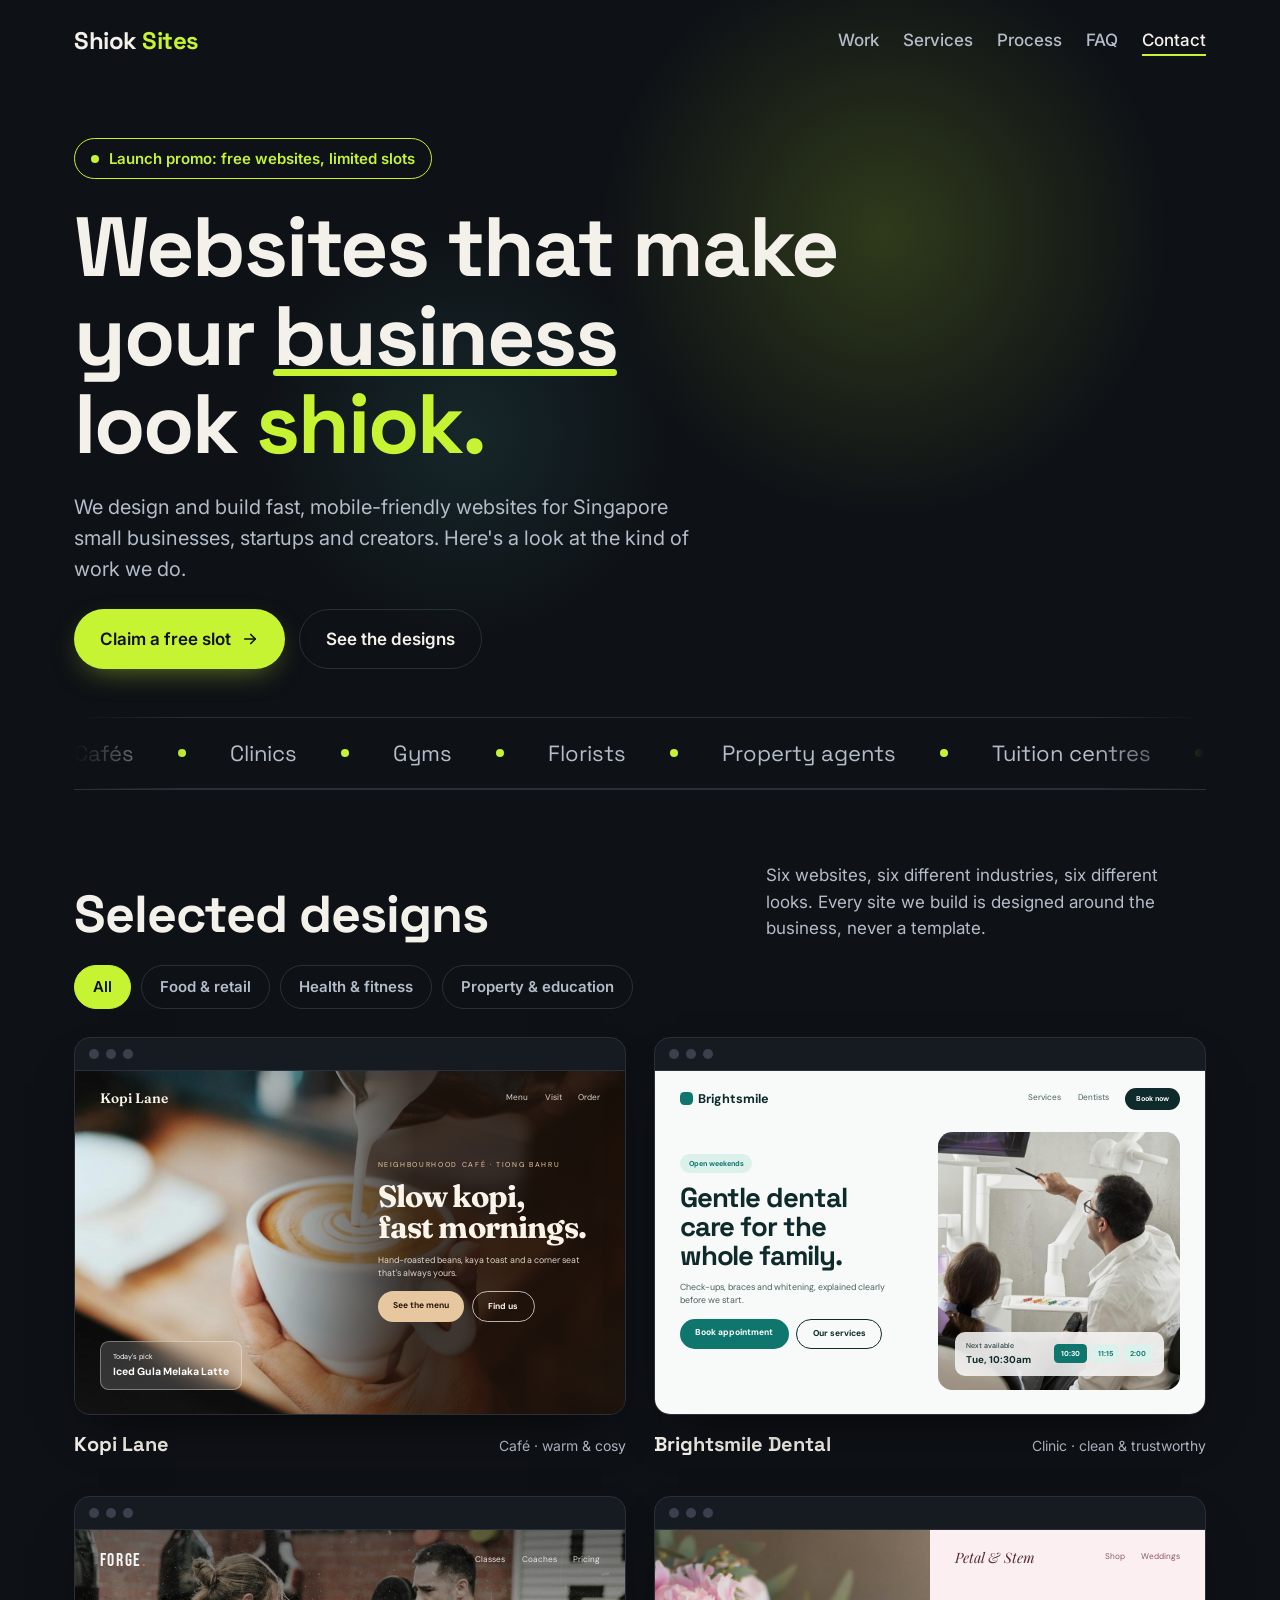
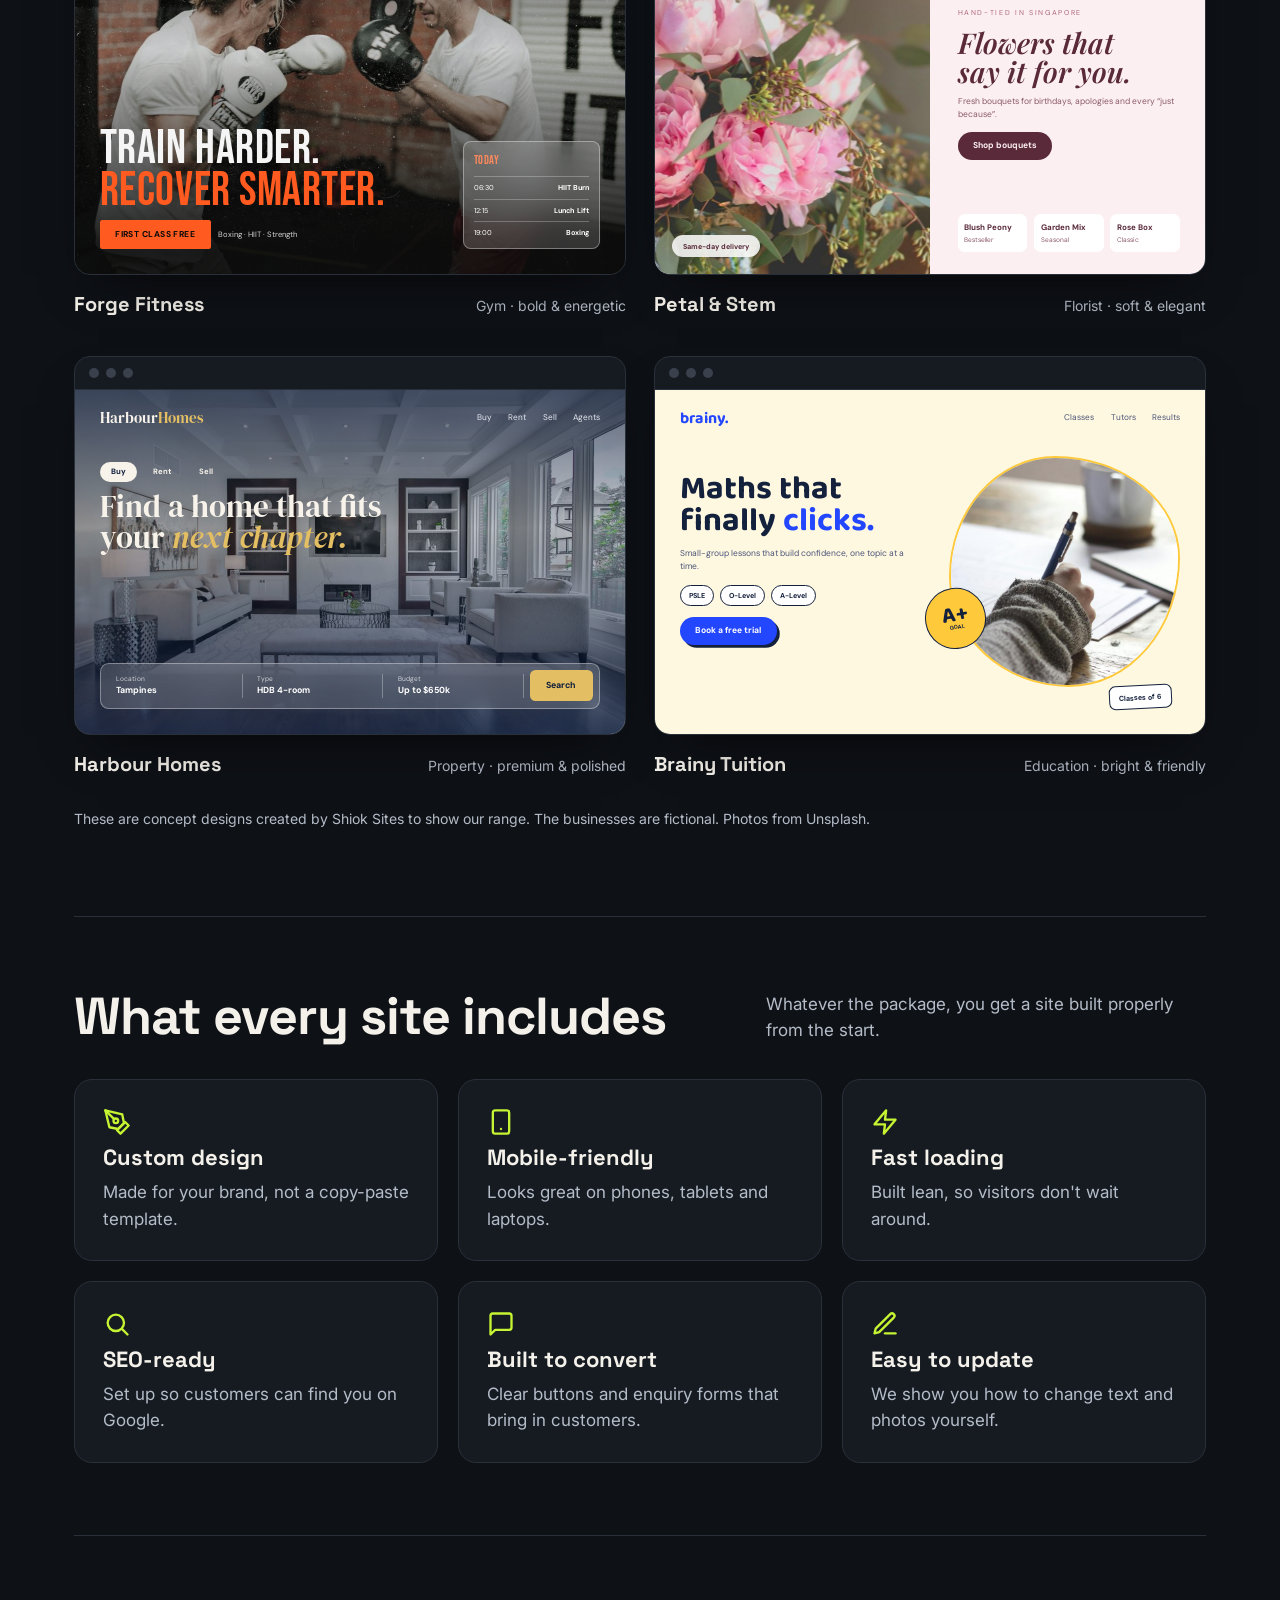
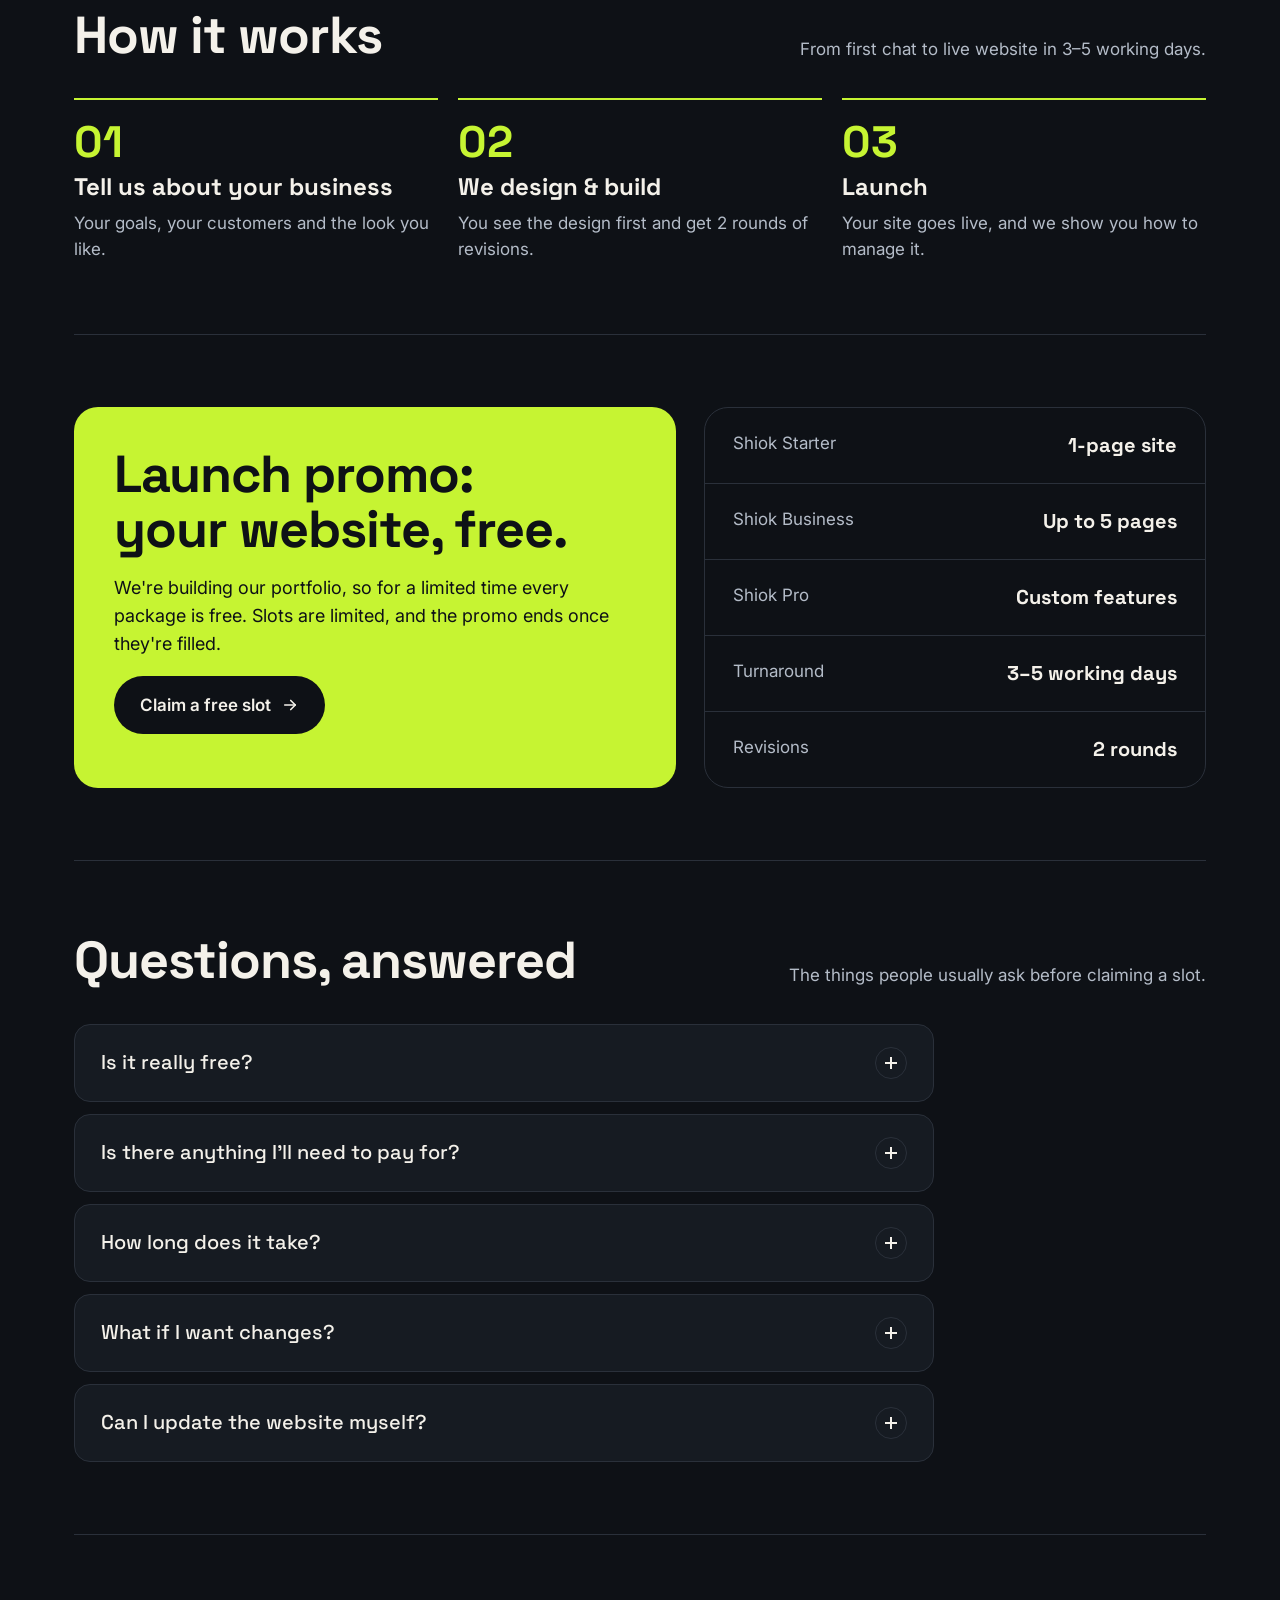
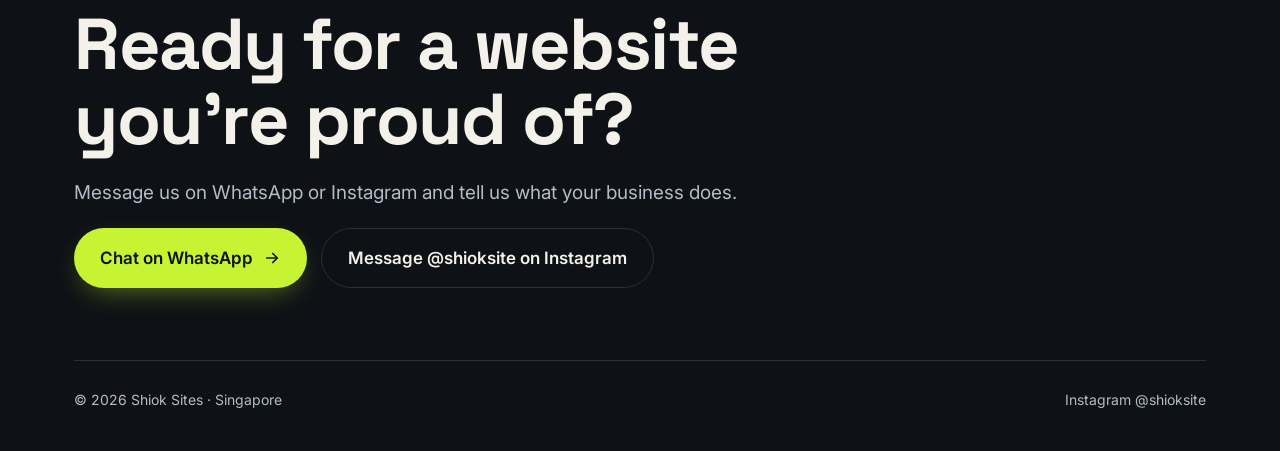
==== index.html @ 69d4b208 "Add files via upload" ====
<!DOCTYPE html>
<html lang="en">
<head>
<meta charset="utf-8">
<meta name="viewport" content="width=device-width, initial-scale=1">
<title>Shiok Sites Portfolio</title>
<link rel="preconnect" href="https://fonts.googleapis.com">
<link rel="preconnect" href="https://fonts.gstatic.com" crossorigin>
<link href="https://fonts.googleapis.com/css2?family=Space+Grotesk:wght@500;700&amp;family=Inter:wght@400;500;600&amp;family=Fraunces:opsz,wght@9..144,600&amp;family=DM+Sans:wght@400;700&amp;family=Bebas+Neue&amp;family=Playfair+Display:ital,wght@1,600&amp;family=DM+Serif+Display&amp;family=Baloo+2:wght@700&amp;display=swap" rel="stylesheet">
<style>
:root{
  /* Shiok Sites brand: dark ground, cream text, lime accent. Layout: one long page, work first. */
  --ink:#0E1116;
  --panel:#161B22;
  --line:#2A303A;
  --text:#F4F1EA;
  --muted:#B4BCC8;
  --lime:#C6F432;
  --display:'Space Grotesk', system-ui, sans-serif;
  --body:'Inter', system-ui, sans-serif;
  color-scheme: dark;
}
*{box-sizing:border-box}
html{scroll-behavior:smooth}
@media (prefers-reduced-motion: reduce){html{scroll-behavior:auto}}
body{margin:0;background:var(--ink);color:var(--text);font-family:var(--body);font-size:17px;line-height:1.55}
a{color:var(--lime)}
a:focus-visible,button:focus-visible{outline:3px solid var(--lime);outline-offset:3px;border-radius:8px}
h1,h2,h3{font-family:var(--display);text-wrap:balance;margin:0;line-height:1.05}
.wrap{max-width:1180px;margin:0 auto;padding:0 24px}

/* nav */
.nav{display:flex;justify-content:space-between;align-items:center;gap:16px;padding:22px 0;flex-wrap:wrap}
.logo{font-family:var(--display);font-weight:700;font-size:24px;letter-spacing:-.5px;color:var(--text);text-decoration:none}
.logo span{color:var(--lime)}
.nav ul{display:flex;gap:24px;list-style:none;margin:0;padding:0;flex-wrap:wrap}
.nav ul a{color:var(--muted);text-decoration:none;font-weight:500}
.nav ul a:hover{color:var(--text)}

/* hero */
.hero{padding:56px 0 40px;display:flex;flex-direction:column;gap:24px;max-width:860px}
.promo{align-self:flex-start;display:inline-flex;gap:10px;align-items:center;padding:8px 16px;border:1.5px solid var(--lime);border-radius:999px;color:var(--lime);font-weight:600;font-size:15px}
.promo i{width:8px;height:8px;border-radius:50%;background:var(--lime)}
.hero h1{font-size:clamp(44px,7vw,84px);letter-spacing:-2px}
.hero h1 em{font-style:normal;color:var(--lime)}
.hero p{font-size:20px;color:var(--muted);max-width:620px;margin:0}
.ctas{display:flex;gap:14px;flex-wrap:wrap}
.btn{display:inline-flex;align-items:center;gap:10px;padding:16px 26px;border-radius:999px;font-weight:600;text-decoration:none;font-size:17px}
.btn-main{background:var(--lime);color:var(--ink)}
.btn-main:hover{background:#d8fa6a}
.btn-ghost{border:1.5px solid var(--line);color:var(--text)}
.btn-ghost:hover{border-color:var(--muted)}

section{padding:72px 0;border-top:1px solid var(--line)}
.head{display:flex;justify-content:space-between;align-items:flex-end;gap:24px;flex-wrap:wrap;margin-bottom:36px}
.head h2{font-size:clamp(34px,4.5vw,52px);letter-spacing:-1px}
.head p{color:var(--muted);max-width:440px;margin:0}

/* work grid */
.work{display:grid;grid-template-columns:repeat(2,minmax(0,1fr));gap:36px 28px}
@media (max-width:760px){.work{grid-template-columns:1fr}}
figure{margin:0;display:flex;flex-direction:column;gap:14px}
.browser{border:1.5px solid var(--line);border-radius:16px;overflow:hidden;background:var(--panel);box-shadow:0 24px 50px -24px rgba(0,0,0,.7)}
.bar{display:flex;align-items:center;gap:7px;padding:11px 14px;border-bottom:1.5px solid var(--line)}
.bar b{width:10px;height:10px;border-radius:50%;background:#3A414D}
.screen{aspect-ratio:16/10;container-type:inline-size;position:relative;overflow:hidden}
figcaption{display:flex;justify-content:space-between;align-items:baseline;gap:12px;flex-wrap:wrap}
figcaption strong{font-family:var(--display);font-size:20px}
figcaption small{color:var(--muted);font-size:14px}
.note{margin-top:28px;color:var(--muted);font-size:14px}

/* shared mock pieces (sized to the mock's width) */
.screen img.ph{position:absolute;inset:0;width:100%;height:100%;object-fit:cover;display:block}
.mnav{position:absolute;top:0;left:0;right:0;display:flex;justify-content:space-between;align-items:center;padding:3cqw 4.5cqw;z-index:3}
.mlinks{display:flex;gap:3cqw;font-size:1.5cqw;align-items:center}
.mbtn{display:inline-block;padding:1.4cqw 2.8cqw;border-radius:999px;font-size:1.55cqw;font-weight:700;white-space:nowrap}
.glass{background:rgba(255,255,255,.16);border:.15cqw solid rgba(255,255,255,.35);backdrop-filter:blur(14px);-webkit-backdrop-filter:blur(14px);color:#fff}
.layer{position:absolute;inset:0}

/* 1 cafe: full-bleed photo, copy on the right */
.cafe{font-family:'DM Sans',sans-serif;color:#FBF4EA}
.cafe img.ph{object-position:20% 50%}
.cafe .layer{background:linear-gradient(90deg,rgba(28,16,9,0) 30%,rgba(28,16,9,.82) 62%)}
.cafe .brand{font-family:'Fraunces',serif;font-size:2.5cqw;font-weight:600}
.cafe .mlinks{color:rgba(251,244,234,.85)}
.cafe .copy{position:absolute;right:5cqw;top:16cqw;width:40cqw;display:flex;flex-direction:column;gap:2cqw;z-index:2}
.cafe .eyebrow{font-size:1.3cqw;letter-spacing:.3cqw;text-transform:uppercase;color:#E7C79F}
.cafe h3{font-family:'Fraunces',serif;font-size:5.6cqw;line-height:1;letter-spacing:-.15cqw}
.cafe p{margin:0;font-size:1.6cqw;line-height:1.5;color:rgba(251,244,234,.85)}
.cafe .row{display:flex;gap:1.4cqw}
.cafe .solid{background:#E7C79F;color:#2A170C}
.cafe .ghost{border:.2cqw solid rgba(251,244,234,.7)}
.cafe .pick{position:absolute;left:4.5cqw;bottom:4.5cqw;border-radius:1.6cqw;padding:1.6cqw 2.2cqw;display:flex;flex-direction:column;gap:.4cqw;font-size:1.3cqw;z-index:2}
.cafe .pick b{font-size:1.9cqw}

/* 2 dental: split with photo card */
.dental{background:#F7FAF9;color:#0F2A2A;font-family:'DM Sans',sans-serif}
.dental .brand{font-weight:700;font-size:2.3cqw;display:flex;align-items:center;gap:1cqw}
.dental .brand i{width:2.4cqw;height:2.4cqw;border-radius:.8cqw;background:#0F766E}
.dental .mlinks{color:#4B5F5F}
.dental .mlinks .mbtn{background:#0F2A2A;color:#fff;font-size:1.3cqw;padding:1cqw 2cqw}
.dental .copy{position:absolute;left:4.5cqw;top:15cqw;width:40cqw;display:flex;flex-direction:column;gap:2cqw}
.dental .pill{align-self:flex-start;font-size:1.3cqw;font-weight:700;color:#0F766E;background:#DDF1EC;padding:.8cqw 1.6cqw;border-radius:999px}
.dental h3{font-weight:700;font-size:5cqw;line-height:1.04;letter-spacing:-.2cqw}
.dental p{margin:0;font-size:1.6cqw;line-height:1.5;color:#4B5F5F}
.dental .row{display:flex;gap:1.4cqw}
.dental .solid{background:#0F766E;color:#fff}
.dental .out{border:.2cqw solid #0F2A2A;color:#0F2A2A}
.dental .photo{position:absolute;right:4.5cqw;top:11cqw;bottom:4.5cqw;width:44cqw;border-radius:2.6cqw;overflow:hidden}
.dental .photo img.ph{object-position:60% 50%}
.dental .book{position:absolute;left:3cqw;bottom:2.6cqw;right:3cqw;border-radius:1.8cqw;padding:1.6cqw 2cqw;display:flex;justify-content:space-between;align-items:center;font-size:1.3cqw;z-index:2;background:rgba(255,255,255,.82);border:0;color:#0F2A2A}
.dental .book b{display:block;font-size:1.8cqw}
.dental .slot{display:flex;gap:.8cqw}
.dental .slot span{padding:.7cqw 1.2cqw;border-radius:.8cqw;background:#0F766E;color:#fff;font-weight:700}
.dental .slot span+span{background:#DDF1EC;color:#0F766E}

/* 3 gym: full-bleed dark photo */
.gym{font-family:'DM Sans',sans-serif;color:#F5F5F5}
.gym img.ph{object-position:50% 30%;filter:grayscale(.35) contrast(1.1)}
.gym .layer{background:linear-gradient(180deg,rgba(10,10,10,.55) 0%,rgba(10,10,10,.15) 35%,rgba(10,10,10,.92) 92%)}
.gym .brand{font-family:'Bebas Neue',Impact,sans-serif;font-size:3.2cqw;letter-spacing:.3cqw}
.gym .brand span{color:#FF5A1F}
.gym .mlinks{color:#E5E5E5}
.gym .copy{position:absolute;left:4.5cqw;bottom:4.5cqw;display:flex;flex-direction:column;gap:1.6cqw;width:58cqw;z-index:2}
.gym h3{font-family:'Bebas Neue',Impact,'Arial Narrow',sans-serif;font-weight:400;font-size:8.6cqw;line-height:.88;letter-spacing:.1cqw}
.gym h3 span{color:#FF5A1F}
.gym .row{display:flex;gap:1.4cqw;align-items:center}
.gym .solid{background:#FF5A1F;color:#0B0B0B;border-radius:.4cqw;letter-spacing:.08cqw}
.gym .row small{font-size:1.4cqw;color:#D4D4D4}
.gym .sched{position:absolute;right:4.5cqw;bottom:4.5cqw;width:25cqw;border-radius:1.4cqw;padding:1.8cqw;display:flex;flex-direction:column;gap:1cqw;z-index:2}
.gym .sched em{font-style:normal;font-family:'Bebas Neue',Impact,sans-serif;font-size:2.2cqw;letter-spacing:.1cqw;color:#FF8A5C}
.gym .sched div{display:flex;justify-content:space-between;font-size:1.3cqw;border-top:.12cqw solid rgba(255,255,255,.25);padding-top:.9cqw}

/* 4 florist: photo left, panel right */
.florist{background:#FBEFF1;color:#5A2A3A;font-family:'DM Sans',sans-serif}
.florist .photo{position:absolute;left:0;top:0;bottom:0;width:50cqw}
.florist .mnav{left:50cqw}
.florist .brand{font-family:'Playfair Display',serif;font-style:italic;font-size:2.6cqw}
.florist .mlinks{color:#8C5A68}
.florist .copy{position:absolute;left:55cqw;right:4.5cqw;top:14cqw;display:flex;flex-direction:column;gap:1.8cqw}
.florist .eyebrow{font-size:1.3cqw;letter-spacing:.3cqw;text-transform:uppercase;color:#B0697E}
.florist h3{font-family:'Playfair Display',serif;font-style:italic;font-weight:600;font-size:5.2cqw;line-height:1.02}
.florist p{margin:0;font-size:1.55cqw;line-height:1.5;color:#8C5A68}
.florist .solid{background:#5A2A3A;color:#FBEFF1;align-self:flex-start}
.florist .items{position:absolute;left:55cqw;right:4.5cqw;bottom:4cqw;display:grid;grid-template-columns:repeat(3,minmax(0,1fr));gap:1.2cqw}
.florist .items div{background:#fff;border-radius:1.2cqw;padding:1.2cqw;display:flex;flex-direction:column;gap:.3cqw;font-size:1.2cqw;color:#8C5A68}
.florist .items b{font-size:1.45cqw;color:#5A2A3A}
.florist .float{position:absolute;left:3cqw;bottom:3cqw;border-radius:999px;padding:1cqw 2cqw;font-size:1.3cqw;font-weight:700;z-index:2;background:rgba(255,255,255,.85);color:#5A2A3A;border:0}

/* 5 realty: interior photo, search over it */
.realty{font-family:'DM Sans',sans-serif;color:#F7F3EA}
.realty .layer{background:linear-gradient(180deg,rgba(15,30,61,.7) 0%,rgba(15,30,61,.2) 40%,rgba(15,30,61,.85) 100%)}
.realty .brand{font-family:'DM Serif Display',serif;font-size:2.7cqw}
.realty .brand span{color:#E3BE62}
.realty .mlinks{color:#E6E9F0}
.realty .copy{position:absolute;left:4.5cqw;top:13cqw;width:56cqw;display:flex;flex-direction:column;gap:1.6cqw;z-index:2}
.realty h3{font-family:'DM Serif Display',serif;font-weight:400;font-size:5.6cqw;line-height:1.02}
.realty h3 em{font-style:italic;color:#E3BE62}
.realty .tabs{display:flex;gap:1cqw;font-size:1.4cqw;font-weight:700}
.realty .tabs span{padding:.8cqw 2cqw;border-radius:999px}
.realty .tabs span:first-child{background:#F7F3EA;color:#0F1E3D}
.realty .search{position:absolute;left:4.5cqw;right:4.5cqw;bottom:4.5cqw;border-radius:1.6cqw;display:grid;grid-template-columns:repeat(3,minmax(0,1fr)) auto;align-items:center;padding:1.2cqw;gap:1cqw;z-index:2}
.realty .search div{display:flex;flex-direction:column;padding:0 1.6cqw;border-right:.12cqw solid rgba(255,255,255,.3);font-size:1.2cqw;color:rgba(255,255,255,.75)}
.realty .search div b{font-size:1.6cqw;color:#fff}
.realty .search > span{background:#E3BE62;color:#0F1E3D;font-weight:700;font-size:1.6cqw;padding:1.6cqw 3cqw;border-radius:1cqw}

/* 6 tuition: copy left, photo in a soft shape */
.tuition{background:#FFF8E1;color:#14213D;font-family:'DM Sans',sans-serif}
.tuition .brand{font-family:'Baloo 2',sans-serif;font-weight:700;font-size:2.9cqw;color:#2346FF}
.tuition .mlinks{color:#4A5578}
.tuition .copy{position:absolute;left:4.5cqw;top:15cqw;width:44cqw;display:flex;flex-direction:column;gap:2cqw}
.tuition h3{font-family:'Baloo 2',sans-serif;font-weight:700;font-size:6cqw;line-height:.98}
.tuition h3 span{color:#2346FF}
.tuition p{margin:0;font-size:1.55cqw;line-height:1.5;color:#4A5578}
.tuition .chips{display:flex;gap:1cqw}
.tuition .chips span{padding:.7cqw 1.5cqw;border-radius:999px;background:#fff;border:.18cqw solid #14213D;font-size:1.3cqw;font-weight:700}
.tuition .solid{background:#2346FF;color:#fff;align-self:flex-start;box-shadow:.5cqw .5cqw 0 #14213D}
.tuition .photo{position:absolute;right:4.5cqw;top:12cqw;width:42cqw;height:42cqw;border-radius:46% 54% 48% 52% / 52% 44% 56% 48%;overflow:hidden;border:.5cqw solid #FFC93C}
.tuition .sticker{position:absolute;right:40cqw;top:36cqw;width:11cqw;height:11cqw;border-radius:50%;background:#FFC93C;color:#14213D;display:flex;flex-direction:column;align-items:center;justify-content:center;font-family:'Baloo 2',sans-serif;font-weight:700;font-size:4cqw;line-height:.9;transform:rotate(-10deg);border:.25cqw solid #14213D;z-index:2}
.tuition .sticker small{font-family:'DM Sans',sans-serif;font-size:1cqw}
.tuition .badge{position:absolute;right:6cqw;bottom:4.5cqw;background:#fff;border:.18cqw solid #14213D;border-radius:1.2cqw;padding:1cqw 1.6cqw;font-size:1.3cqw;font-weight:700;transform:rotate(-3deg);z-index:2}

/* services */
.grid3{display:grid;grid-template-columns:repeat(3,minmax(0,1fr));gap:20px}
@media (max-width:860px){.grid3{grid-template-columns:repeat(2,minmax(0,1fr))}}
@media (max-width:540px){.grid3{grid-template-columns:1fr}}
.feat{padding:28px;border:1.5px solid var(--line);border-radius:18px;background:var(--panel);display:flex;flex-direction:column;gap:10px}
.feat svg{color:var(--lime)}
.feat h3{font-size:22px}
.feat p{margin:0;color:var(--muted)}


/* process */
.steps{display:grid;grid-template-columns:repeat(3,minmax(0,1fr));gap:20px;counter-reset:s}
@media (max-width:760px){.steps{grid-template-columns:1fr}}
.step{display:flex;flex-direction:column;gap:10px;padding-top:20px;border-top:2px solid var(--lime)}
.step b{font-family:var(--display);font-size:44px;color:var(--lime);line-height:1}
.step h3{font-size:24px}
.step p{margin:0;color:var(--muted)}

/* offer */
.offer{display:grid;grid-template-columns:minmax(0,1.2fr) minmax(0,1fr);gap:28px;align-items:stretch}
@media (max-width:860px){.offer{grid-template-columns:1fr}}
.deal{background:var(--lime);color:var(--ink);border-radius:24px;padding:40px;display:flex;flex-direction:column;gap:18px}
.deal h2{font-size:clamp(34px,4.5vw,52px);letter-spacing:-1px}
.deal p{margin:0;font-size:18px}
.deal .btn{background:var(--ink);color:var(--text);align-self:flex-start}
.facts{display:flex;flex-direction:column;border:1.5px solid var(--line);border-radius:24px;overflow:hidden}
.facts div{display:flex;justify-content:space-between;gap:16px;padding:22px 28px;border-bottom:1.5px solid var(--line)}
.facts div:last-child{border-bottom:0}
.facts span{color:var(--muted)}
.facts b{font-family:var(--display);font-size:20px;text-align:right}

/* contact */
.contact{text-align:left;display:flex;flex-direction:column;gap:20px;align-items:flex-start}
.contact h2{font-size:clamp(40px,6vw,72px);letter-spacing:-1.5px;max-width:800px}
.contact p{color:var(--muted);font-size:19px;margin:0}
footer{padding:28px 0 40px;border-top:1px solid var(--line);color:var(--muted);font-size:14px;display:flex;justify-content:space-between;gap:12px;flex-wrap:wrap}

/* ===== motion & interactivity ===== */
body{position:relative;overflow-x:hidden}
.progress{position:fixed;top:0;left:0;height:3px;width:100%;background:var(--lime);transform-origin:0 50%;transform:scaleX(0);z-index:100}
.nav{position:sticky;top:0;z-index:60;margin:0 -24px;padding:22px 24px;transition:padding .35s ease,background .35s ease,border-color .35s ease;border-bottom:1px solid transparent}
.nav.scrolled{padding:14px 24px;background:rgba(14,17,22,.72);backdrop-filter:blur(16px) saturate(1.4);-webkit-backdrop-filter:blur(16px) saturate(1.4);border-bottom-color:var(--line)}
.nav ul a{position:relative;transition:color .25s}
.nav ul a::after{content:"";position:absolute;left:0;right:0;bottom:-6px;height:2px;background:var(--lime);transform:scaleX(0);transform-origin:0 50%;transition:transform .35s cubic-bezier(.2,.8,.2,1)}
.nav ul a:hover::after,.nav ul a.active::after{transform:scaleX(1)}
.nav ul a.active{color:var(--text)}
.logo span{display:inline-block;transition:transform .4s cubic-bezier(.2,.8,.2,1)}
.logo:hover span{transform:translateY(-2px) rotate(-3deg)}

.hero{position:relative;isolation:isolate}
.glow{position:absolute;z-index:-1;width:620px;height:620px;border-radius:50%;background:radial-gradient(circle,rgba(198,244,50,.18),rgba(198,244,50,0) 65%);top:-160px;right:-260px;animation:drift 14s ease-in-out infinite alternate;pointer-events:none}
.glow.two{width:460px;height:460px;top:120px;right:240px;background:radial-gradient(circle,rgba(94,234,212,.10),rgba(94,234,212,0) 65%);animation-duration:18s;animation-direction:alternate-reverse}
@keyframes drift{to{transform:translate(-120px,80px) scale(1.15)}}
.rot{display:inline-grid;vertical-align:bottom}
.rot span{grid-area:1/1;color:var(--text);position:relative;transition:transform .6s cubic-bezier(.2,.8,.2,1),opacity .6s;white-space:nowrap}
.rot span::after{content:"";position:absolute;left:0;right:0;bottom:.04em;height:.09em;background:var(--lime);border-radius:4px}
.rot span.out{opacity:0;transform:translateY(-40%) rotateX(40deg)}
.rot span.in-wait{opacity:0;transform:translateY(40%) rotateX(-40deg)}
.hero h1 em{display:inline-block;animation:pop 3.2s ease-in-out infinite}
@keyframes pop{0%,100%{transform:none}50%{transform:translateY(-4px) rotate(-2deg)}}
.promo i{animation:pulse 1.8s ease-out infinite}
@keyframes pulse{0%{box-shadow:0 0 0 0 rgba(198,244,50,.6)}100%{box-shadow:0 0 0 10px rgba(198,244,50,0)}}

.btn{transition:transform .25s cubic-bezier(.2,.8,.2,1),background .25s,border-color .25s,box-shadow .25s;will-change:transform}
.btn-main{box-shadow:0 10px 30px -12px rgba(198,244,50,.55)}
.btn-main:hover{box-shadow:0 16px 40px -12px rgba(198,244,50,.7)}
.btn svg{transition:transform .25s}
.btn:hover svg{transform:translateX(4px)}

.marquee{border-top:1px solid var(--line);border-bottom:1px solid var(--line);overflow:hidden;padding:18px 0;margin:8px 0 0;-webkit-mask-image:linear-gradient(90deg,transparent,#000 10%,#000 90%,transparent);mask-image:linear-gradient(90deg,transparent,#000 10%,#000 90%,transparent)}
.marquee .track{display:flex;gap:44px;width:max-content;animation:marq 38s linear infinite}
.marquee:hover .track{animation-play-state:paused}
.marquee span{font-family:var(--display);font-size:22px;color:var(--muted);display:flex;align-items:center;gap:44px;white-space:nowrap}
.marquee span::after{content:"";width:8px;height:8px;border-radius:50%;background:var(--lime)}
@keyframes marq{to{transform:translateX(-50%)}}

.filters{display:flex;gap:10px;flex-wrap:wrap;margin:-12px 0 28px}
.filters button{font:inherit;font-weight:600;font-size:15px;color:var(--muted);background:transparent;border:1.5px solid var(--line);border-radius:999px;padding:9px 18px;cursor:pointer;transition:all .25s}
.filters button:hover{color:var(--text);border-color:var(--muted)}
.filters button[aria-pressed="true"]{background:var(--lime);color:var(--ink);border-color:var(--lime)}
.work figure{transition:opacity .4s ease,transform .4s cubic-bezier(.2,.8,.2,1)}
.work figure.hiding{opacity:0;transform:scale(.96)}
.work figure[hidden]{display:none}
.work figure{cursor:zoom-in;perspective:1200px}
.browser{transition:transform .5s cubic-bezier(.2,.8,.2,1),box-shadow .5s,border-color .4s;transform-style:preserve-3d;position:relative}
.browser::after{content:"";position:absolute;inset:0;border-radius:inherit;pointer-events:none;background:radial-gradient(600px circle at var(--mx,50%) var(--my,50%),rgba(255,255,255,.14),transparent 40%);opacity:0;transition:opacity .4s;z-index:5}
figure:hover .browser{border-color:#3A414D;box-shadow:0 40px 80px -30px rgba(0,0,0,.85),0 0 0 1px rgba(198,244,50,.12)}
figure:hover .browser::after{opacity:1}
.screen img.ph{transition:transform 1.2s cubic-bezier(.2,.8,.2,1)}
figure:hover .screen img.ph{transform:scale(1.05)}
.view{display:inline-flex;align-items:center;gap:6px;color:var(--lime);font-size:14px;font-weight:600;opacity:0;transform:translateX(-6px);transition:all .3s}
figure:hover .view,figure:focus-visible .view{opacity:1;transform:none}
figure:focus-visible{outline:3px solid var(--lime);outline-offset:6px;border-radius:18px}

.lightbox{border:0;padding:0;background:transparent;max-width:min(1200px,94vw);width:94vw;color:var(--text);overflow:visible}
.lightbox::backdrop{background:rgba(6,8,11,.82);backdrop-filter:blur(8px);-webkit-backdrop-filter:blur(8px)}
.lightbox[open]{animation:lbin .45s cubic-bezier(.2,.8,.2,1)}
@keyframes lbin{from{opacity:0;transform:translateY(24px) scale(.97)}}
.lb-stage .browser{box-shadow:0 60px 120px -40px rgba(0,0,0,.9)}
.lb-bar{display:flex;justify-content:space-between;align-items:center;gap:16px;margin-top:18px;flex-wrap:wrap}
.lb-bar strong{font-family:var(--display);font-size:24px}
.lb-bar small{color:var(--muted);display:block}
.lb-ctrl{display:flex;gap:10px}
.lb-ctrl button{width:48px;height:48px;border-radius:50%;border:1.5px solid var(--line);background:var(--panel);color:var(--text);cursor:pointer;display:flex;align-items:center;justify-content:center;transition:all .25s}
.lb-ctrl button:hover{background:var(--lime);color:var(--ink);border-color:var(--lime)}

.reveal{transition:transform .9s cubic-bezier(.2,.8,.2,1),opacity .9s ease}
.reveal.pre{transform:translateY(28px);opacity:.25}

.step{position:relative;border-top-color:var(--line)}
.step::before{content:"";position:absolute;top:-2px;left:0;height:2px;width:100%;background:var(--lime);transform:scaleX(0);transform-origin:0 50%;transition:transform 1s cubic-bezier(.2,.8,.2,1)}
.step.on::before{transform:scaleX(1)}
.step:nth-child(2)::before{transition-delay:.25s}
.step:nth-child(3)::before{transition-delay:.5s}
.feat{transition:transform .35s cubic-bezier(.2,.8,.2,1),border-color .35s,background .35s}
.feat:hover{transform:translateY(-6px);border-color:#3A414D;background:#1A2029}
.feat svg{transition:transform .5s cubic-bezier(.2,.8,.2,1)}
.feat:hover svg{transform:rotate(-8deg) scale(1.12)}
.deal{position:relative;overflow:hidden}
.deal::after{content:"";position:absolute;top:0;left:-60%;width:40%;height:100%;background:linear-gradient(100deg,transparent,rgba(255,255,255,.45),transparent);transform:skewX(-18deg);animation:shine 4.5s ease-in-out infinite}
@keyframes shine{0%,60%{left:-60%}100%{left:130%}}
.facts div{transition:background .25s}
.facts div:hover{background:#161B22}

.faq{display:flex;flex-direction:column;gap:12px;max-width:860px}
.faq details{border:1.5px solid var(--line);border-radius:16px;background:var(--panel);overflow:hidden;transition:border-color .3s}
.faq details[open]{border-color:#3A414D}
.faq summary{list-style:none;cursor:pointer;padding:22px 26px;display:flex;justify-content:space-between;align-items:center;gap:16px;font-family:var(--display);font-weight:500;font-size:20px}
.faq summary::-webkit-details-marker{display:none}
.faq summary i{flex:none;width:32px;height:32px;border-radius:50%;border:1.5px solid var(--line);position:relative;transition:transform .35s,background .35s,border-color .35s}
.faq summary i::before,.faq summary i::after{content:"";position:absolute;left:50%;top:50%;width:12px;height:2px;background:var(--text);transform:translate(-50%,-50%)}
.faq summary i::after{transform:translate(-50%,-50%) rotate(90deg);transition:transform .35s}
.faq details[open] summary i{background:var(--lime);border-color:var(--lime);transform:rotate(180deg)}
.faq details[open] summary i::before,.faq details[open] summary i::after{background:var(--ink)}
.faq details[open] summary i::after{transform:translate(-50%,-50%) rotate(0)}
.faq .ans{padding:0 26px 22px;color:var(--muted);max-width:680px}
.faq .ans p{margin:0}

.cursor-dot{position:fixed;left:0;top:0;width:34px;height:34px;border-radius:50%;border:1.5px solid var(--lime);pointer-events:none;z-index:90;transform:translate(-50%,-50%);transition:width .25s,height .25s,background .25s,opacity .25s;opacity:0;mix-blend-mode:difference}
.cursor-dot.big{width:64px;height:64px;background:rgba(198,244,50,.15)}
@media (hover:none){.cursor-dot{display:none}}

@media (prefers-reduced-motion: reduce){
  *,*::before,*::after{animation:none!important;transition:none!important}
  .reveal.pre{transform:none;opacity:1}
  .cursor-dot{display:none}
}
</style>
</head>
<body>
<div class="wrap">
  <header class="nav">
    <a class="logo" href="#top" id="top">Shiok <span>Sites</span></a>
    <nav aria-label="Main">
      <ul>
        <li><a href="#work">Work</a></li>
        <li><a href="#services">Services</a></li>
        <li><a href="#process">Process</a></li>
        <li><a href="#faq">FAQ</a></li>
        <li><a href="#contact">Contact</a></li>
      </ul>
    </nav>
  </header>

  <div class="hero">
    <div class="glow" aria-hidden="true"></div><div class="glow two" aria-hidden="true"></div>
    <span class="promo"><i></i>Launch promo: free websites, limited slots</span>
    <h1>Websites that make your <span class="rot" aria-hidden="true"><span>business</span><span class="out">café</span><span class="out">clinic</span><span class="out">gym</span><span class="out">studio</span></span><span class="sr" style="position:absolute;width:1px;height:1px;overflow:hidden;clip:rect(0 0 0 0)">business</span> look <em>shiok.</em></h1>
    <p>We design and build fast, mobile-friendly websites for Singapore small businesses, startups and creators. Here's a look at the kind of work we do.</p>
    <div class="ctas">
      <a class="btn btn-main" href="https://wa.me/6594231707?text=Hi%20Shiok%20Sites!%20I%27d%20like%20to%20claim%20a%20free%20website%20slot.%20My%20business%20is%3A%20">Claim a free slot <svg width="18" height="18" viewBox="0 0 24 24" fill="none" stroke="currentColor" stroke-width="2.2" stroke-linecap="round" stroke-linejoin="round" aria-hidden="true"><path d="M5 12h14"></path><path d="M13 6l6 6-6 6"></path></svg></a>
      <a class="btn btn-ghost" href="#work">See the designs</a>
    </div>
  </div>


  <div class="marquee" aria-label="Industries we design for"><div class="track"><span>Cafés</span><span>Clinics</span><span>Gyms</span><span>Florists</span><span>Property agents</span><span>Tuition centres</span><span>Salons</span><span>Bakeries</span><span>Photographers</span><span>Home businesses</span><span aria-hidden="true">Cafés</span><span aria-hidden="true">Clinics</span><span aria-hidden="true">Gyms</span><span aria-hidden="true">Florists</span><span aria-hidden="true">Property agents</span><span aria-hidden="true">Tuition centres</span><span aria-hidden="true">Salons</span><span aria-hidden="true">Bakeries</span><span aria-hidden="true">Photographers</span><span aria-hidden="true">Home businesses</span></div></div>

  <section id="work">
    <div class="head">
      <h2>Selected designs</h2>
      <p>Six websites, six different industries, six different looks. Every site we build is designed around the business, never a template.</p>
    </div>

    <div class="filters" role="group" aria-label="Filter designs">
      <button type="button" data-f="all" aria-pressed="true">All</button>
      <button type="button" data-f="food" aria-pressed="false">Food &amp; retail</button>
      <button type="button" data-f="health" aria-pressed="false">Health &amp; fitness</button>
      <button type="button" data-f="services" aria-pressed="false">Property &amp; education</button>
    </div>
    <div class="work">
      <figure data-cat="food">
        <div class="browser">
          <div class="bar"><b></b><b></b><b></b></div>
          <div class="screen cafe" role="img" aria-label="Café website homepage with a full-width latte photo and a See the menu button">
            <img class="ph" src="cafe.jpg" alt="" loading="lazy">
            <div class="layer"></div>
            <div class="mnav"><span class="brand">Kopi Lane</span><div class="mlinks"><span>Menu</span><span>Visit</span><span>Order</span></div></div>
            <div class="copy">
              <span class="eyebrow">Neighbourhood café · Tiong Bahru</span>
              <h3>Slow kopi, fast mornings.</h3>
              <p>Hand-roasted beans, kaya toast and a corner seat that's always yours.</p>
              <div class="row"><span class="mbtn solid">See the menu</span><span class="mbtn ghost">Find us</span></div>
            </div>
            <div class="pick glass"><span>Today's pick</span><b>Iced Gula Melaka Latte</b></div>
          </div>
        </div>
        <figcaption><strong>Kopi Lane</strong><span class="view">View design →</span><small>Café · warm &amp; cosy</small></figcaption>
      </figure>

      <figure data-cat="health">
        <div class="browser">
          <div class="bar"><b></b><b></b><b></b></div>
          <div class="screen dental" role="img" aria-label="Dental clinic website homepage with a dentist photo and an appointment booking card">
            <div class="mnav"><span class="brand"><i></i>Brightsmile</span><div class="mlinks"><span>Services</span><span>Dentists</span><span class="mbtn">Book now</span></div></div>
            <div class="copy">
              <span class="pill">Open weekends</span>
              <h3>Gentle dental care for the whole family.</h3>
              <p>Check-ups, braces and whitening, explained clearly before we start.</p>
              <div class="row"><span class="mbtn solid">Book appointment</span><span class="mbtn out">Our services</span></div>
            </div>
            <div class="photo">
              <img class="ph" src="dental.jpg" alt="" loading="lazy">
              <div class="book glass"><div><span>Next available</span><b>Tue, 10:30am</b></div><div class="slot"><span>10:30</span><span>11:15</span><span>2:00</span></div></div>
            </div>
          </div>
        </div>
        <figcaption><strong>Brightsmile Dental</strong><span class="view">View design →</span><small>Clinic · clean &amp; trustworthy</small></figcaption>
      </figure>

      <figure data-cat="health">
        <div class="browser">
          <div class="bar"><b></b><b></b><b></b></div>
          <div class="screen gym" role="img" aria-label="Gym website homepage with a boxing training photo, bold headline and class schedule">
            <img class="ph" src="gym.jpg" alt="" loading="lazy">
            <div class="layer"></div>
            <div class="mnav"><span class="brand">FORGE<span>.</span></span><div class="mlinks"><span>Classes</span><span>Coaches</span><span>Pricing</span></div></div>
            <div class="copy">
              <h3>Train harder.<br><span>Recover smarter.</span></h3>
              <div class="row"><span class="mbtn solid">FIRST CLASS FREE</span><small>Boxing · HIIT · Strength</small></div>
            </div>
            <div class="sched glass">
              <em>TODAY</em>
              <div><span>06:30</span><b>HIIT Burn</b></div>
              <div><span>12:15</span><b>Lunch Lift</b></div>
              <div><span>19:00</span><b>Boxing</b></div>
            </div>
          </div>
        </div>
        <figcaption><strong>Forge Fitness</strong><span class="view">View design →</span><small>Gym · bold &amp; energetic</small></figcaption>
      </figure>

      <figure data-cat="food">
        <div class="browser">
          <div class="bar"><b></b><b></b><b></b></div>
          <div class="screen florist" role="img" aria-label="Florist website homepage with a peony bouquet photo and bestseller bouquets">
            <div class="photo"><img class="ph" src="florist.jpg" alt="" loading="lazy"><span class="float glass">Same-day delivery</span></div>
            <div class="mnav"><span class="brand">Petal &amp; Stem</span><div class="mlinks"><span>Shop</span><span>Weddings</span></div></div>
            <div class="copy">
              <span class="eyebrow">Hand-tied in Singapore</span>
              <h3>Flowers that say it for you.</h3>
              <p>Fresh bouquets for birthdays, apologies and every “just because”.</p>
              <span class="mbtn solid">Shop bouquets</span>
            </div>
            <div class="items">
              <div><b>Blush Peony</b><span>Bestseller</span></div>
              <div><b>Garden Mix</b><span>Seasonal</span></div>
              <div><b>Rose Box</b><span>Classic</span></div>
            </div>
          </div>
        </div>
        <figcaption><strong>Petal &amp; Stem</strong><span class="view">View design →</span><small>Florist · soft &amp; elegant</small></figcaption>
      </figure>

      <figure data-cat="services">
        <div class="browser">
          <div class="bar"><b></b><b></b><b></b></div>
          <div class="screen realty" role="img" aria-label="Property agency website homepage with a bright living room photo and a home search bar">
            <img class="ph" src="realty.jpg" alt="" loading="lazy">
            <div class="layer"></div>
            <div class="mnav"><span class="brand">Harbour<span>Homes</span></span><div class="mlinks"><span>Buy</span><span>Rent</span><span>Sell</span><span>Agents</span></div></div>
            <div class="copy">
              <div class="tabs"><span>Buy</span><span>Rent</span><span>Sell</span></div>
              <h3>Find a home that fits your <em>next chapter.</em></h3>
            </div>
            <div class="search glass">
              <div><span>Location</span><b>Tampines</b></div>
              <div><span>Type</span><b>HDB 4-room</b></div>
              <div><span>Budget</span><b>Up to $650k</b></div>
              <span>Search</span>
            </div>
          </div>
        </div>
        <figcaption><strong>Harbour Homes</strong><span class="view">View design →</span><small>Property · premium &amp; polished</small></figcaption>
      </figure>

      <figure data-cat="services">
        <div class="browser">
          <div class="bar"><b></b><b></b><b></b></div>
          <div class="screen tuition" role="img" aria-label="Tuition centre website homepage with a student studying photo and a Book a free trial button">
            <div class="mnav"><span class="brand">brainy.</span><div class="mlinks"><span>Classes</span><span>Tutors</span><span>Results</span></div></div>
            <div class="copy">
              <h3>Maths that finally <span>clicks.</span></h3>
              <p>Small-group lessons that build confidence, one topic at a time.</p>
              <div class="chips"><span>PSLE</span><span>O-Level</span><span>A-Level</span></div>
              <span class="mbtn solid">Book a free trial</span>
            </div>
            <div class="photo"><img class="ph" src="tuition.jpg" alt="" loading="lazy"></div>
            <div class="sticker">A+<small>GOAL</small></div>
            <span class="badge">Classes of 6</span>
          </div>
        </div>
        <figcaption><strong>Brainy Tuition</strong><span class="view">View design →</span><small>Education · bright &amp; friendly</small></figcaption>
      </figure>
    </div>
    <p class="note">These are concept designs created by Shiok Sites to show our range. The businesses are fictional. Photos from Unsplash.</p>
  </section>

  <section id="services">
    <div class="head">
      <h2>What every site includes</h2>
      <p>Whatever the package, you get a site built properly from the start.</p>
    </div>
    <div class="grid3">
      <div class="feat"><svg width="28" height="28" viewBox="0 0 24 24" fill="none" stroke="currentColor" stroke-width="2" stroke-linecap="round" stroke-linejoin="round" aria-hidden="true"><path d="M12 19l7-7 3 3-7 7-3-3z"></path><path d="M18 13l-1.5-7.5L2 2l3.5 14.5L13 18l5-5z"></path><path d="M2 2l7.586 7.586"></path><circle cx="11" cy="11" r="2"></circle></svg><h3>Custom design</h3><p>Made for your brand, not a copy-paste template.</p></div>
      <div class="feat"><svg width="28" height="28" viewBox="0 0 24 24" fill="none" stroke="currentColor" stroke-width="2" stroke-linecap="round" stroke-linejoin="round" aria-hidden="true"><rect x="5" y="2" width="14" height="20" rx="2"></rect><path d="M12 18h.01"></path></svg><h3>Mobile-friendly</h3><p>Looks great on phones, tablets and laptops.</p></div>
      <div class="feat"><svg width="28" height="28" viewBox="0 0 24 24" fill="none" stroke="currentColor" stroke-width="2" stroke-linecap="round" stroke-linejoin="round" aria-hidden="true"><path d="M13 2L3 14h9l-1 8 10-12h-9l1-8z"></path></svg><h3>Fast loading</h3><p>Built lean, so visitors don't wait around.</p></div>
      <div class="feat"><svg width="28" height="28" viewBox="0 0 24 24" fill="none" stroke="currentColor" stroke-width="2" stroke-linecap="round" stroke-linejoin="round" aria-hidden="true"><circle cx="11" cy="11" r="7"></circle><path d="M21 21l-4.35-4.35"></path></svg><h3>SEO-ready</h3><p>Set up so customers can find you on Google.</p></div>
      <div class="feat"><svg width="28" height="28" viewBox="0 0 24 24" fill="none" stroke="currentColor" stroke-width="2" stroke-linecap="round" stroke-linejoin="round" aria-hidden="true"><path d="M21 15a2 2 0 0 1-2 2H7l-4 4V5a2 2 0 0 1 2-2h14a2 2 0 0 1 2 2z"></path></svg><h3>Built to convert</h3><p>Clear buttons and enquiry forms that bring in customers.</p></div>
      <div class="feat"><svg width="28" height="28" viewBox="0 0 24 24" fill="none" stroke="currentColor" stroke-width="2" stroke-linecap="round" stroke-linejoin="round" aria-hidden="true"><path d="M12 20h9"></path><path d="M16.5 3.5a2.1 2.1 0 0 1 3 3L7 19l-4 1 1-4 12.5-12.5z"></path></svg><h3>Easy to update</h3><p>We show you how to change text and photos yourself.</p></div>
    </div>
  </section>

  <section id="process">
    <div class="head">
      <h2>How it works</h2>
      <p>From first chat to live website in 3–5 working days.</p>
    </div>
    <div class="steps">
      <div class="step"><b>01</b><h3>Tell us about your business</h3><p>Your goals, your customers and the look you like.</p></div>
      <div class="step"><b>02</b><h3>We design &amp; build</h3><p>You see the design first and get 2 rounds of revisions.</p></div>
      <div class="step"><b>03</b><h3>Launch</h3><p>Your site goes live, and we show you how to manage it.</p></div>
    </div>
  </section>

  <section id="offer">
    <div class="offer">
      <div class="deal">
        <h2>Launch promo: your website, free.</h2>
        <p>We're building our portfolio, so for a limited time every package is free. Slots are limited, and the promo ends once they're filled.</p>
        <a class="btn" href="https://wa.me/6594231707?text=Hi%20Shiok%20Sites!%20I%27d%20like%20to%20claim%20a%20free%20website%20slot.%20My%20business%20is%3A%20">Claim a free slot <svg width="18" height="18" viewBox="0 0 24 24" fill="none" stroke="currentColor" stroke-width="2.2" stroke-linecap="round" stroke-linejoin="round" aria-hidden="true"><path d="M5 12h14"></path><path d="M13 6l6 6-6 6"></path></svg></a>
      </div>
      <div class="facts">
        <div><span>Shiok Starter</span><b>1-page site</b></div>
        <div><span>Shiok Business</span><b>Up to 5 pages</b></div>
        <div><span>Shiok Pro</span><b>Custom features</b></div>
        <div><span>Turnaround</span><b>3–5 working days</b></div>
        <div><span>Revisions</span><b>2 rounds</b></div>
      </div>
    </div>
  </section>

  <section id="faq">
    <div class="head">
      <h2>Questions, answered</h2>
      <p>The things people usually ask before claiming a slot.</p>
    </div>
    <div class="faq">
      <details><summary>Is it really free?<i aria-hidden="true"></i></summary><div class="ans"><p>Yes. During our launch promo, the design and build of your website cost nothing. Slots are limited, and the promo ends once they're filled.</p></div></details>
      <details><summary>Is there anything I'll need to pay for?<i aria-hidden="true"></i></summary><div class="ans"><p>You may need your own domain name (like yourbusiness.com) and a hosting or website-builder plan, paid directly to those providers. We'll guide you through choosing and setting them up, so the site is fully yours.</p></div></details>
      <details><summary>How long does it take?<i aria-hidden="true"></i></summary><div class="ans"><p>3–5 working days from when we have your content: your logo, photos, text and contact details.</p></div></details>
      <details><summary>What if I want changes?<i aria-hidden="true"></i></summary><div class="ans"><p>You get 2 rounds of revisions. You see the design before it goes live, so you can tell us what to adjust.</p></div></details>
      <details><summary>Can I update the website myself?<i aria-hidden="true"></i></summary><div class="ans"><p>Yes. Once it's live, we show you how to change your text and photos, so you're not stuck waiting on us for small edits.</p></div></details>
    </div>
  </section>

  <section id="contact" class="contact">
    <h2>Ready for a website you're proud of?</h2>
    <p>Message us on WhatsApp or Instagram and tell us what your business does.</p>
    <div class="ctas"><a class="btn btn-main" href="https://wa.me/6594231707?text=Hi%20Shiok%20Sites!%20I%27d%20like%20to%20claim%20a%20free%20website%20slot.%20My%20business%20is%3A%20">Chat on WhatsApp <svg width="18" height="18" viewBox="0 0 24 24" fill="none" stroke="currentColor" stroke-width="2.2" stroke-linecap="round" stroke-linejoin="round" aria-hidden="true"><path d="M5 12h14"></path><path d="M13 6l6 6-6 6"></path></svg></a><a class="btn btn-ghost" href="https://www.instagram.com/shioksite/">Message @shioksite on Instagram</a></div>
  </section>

  <footer>
    <span>© 2026 Shiok Sites · Singapore</span>
    <span>Instagram @shioksite</span>
  </footer>
</div>
<dialog class="lightbox" id="lb" aria-label="Design preview">
  <div class="lb-stage" id="lbStage"></div>
  <div class="lb-bar">
    <div><strong id="lbTitle"></strong><small id="lbSub"></small></div>
    <div class="lb-ctrl">
      <button type="button" id="lbPrev" aria-label="Previous design"><svg width="20" height="20" viewBox="0 0 24 24" fill="none" stroke="currentColor" stroke-width="2" stroke-linecap="round" aria-hidden="true"><path d="M15 18l-6-6 6-6"></path></svg></button>
      <button type="button" id="lbNext" aria-label="Next design"><svg width="20" height="20" viewBox="0 0 24 24" fill="none" stroke="currentColor" stroke-width="2" stroke-linecap="round" aria-hidden="true"><path d="M9 18l6-6-6-6"></path></svg></button>
      <button type="button" id="lbClose" aria-label="Close preview"><svg width="20" height="20" viewBox="0 0 24 24" fill="none" stroke="currentColor" stroke-width="2" stroke-linecap="round" aria-hidden="true"><path d="M6 6l12 12M18 6L6 18"></path></svg></button>
    </div>
  </div>
</dialog>
<div class="progress" id="progress"></div>
<div class="cursor-dot" id="cdot" aria-hidden="true"></div>
<script>
(function(){
  var reduce = window.matchMedia('(prefers-reduced-motion: reduce)').matches;
  var fine = window.matchMedia('(hover:hover) and (pointer:fine)').matches;
  var nav = document.querySelector('.nav'), prog = document.getElementById('progress');

  // sticky nav + scroll progress
  function onScroll(){
    var y = window.scrollY, h = document.documentElement.scrollHeight - innerHeight;
    nav.classList.toggle('scrolled', y > 30);
    prog.style.transform = 'scaleX(' + (h > 0 ? y / h : 0) + ')';
  }
  addEventListener('scroll', onScroll, {passive:true}); onScroll();

  // active nav link
  var links = [].slice.call(document.querySelectorAll('.nav ul a'));
  if ('IntersectionObserver' in window){
    var so = new IntersectionObserver(function(es){
      es.forEach(function(e){ if(e.isIntersecting){
        links.forEach(function(a){ a.classList.toggle('active', a.getAttribute('href') === '#' + e.target.id); });
      }});
    }, {rootMargin:'-45% 0px -50% 0px'});
    ['work','services','process','faq','contact'].forEach(function(id){ var el=document.getElementById(id); if(el) so.observe(el); });
  }

  // rotating hero word
  var rot = document.querySelector('.rot');
  if (rot && !reduce){
    var words = [].slice.call(rot.children), i = 0;
    setInterval(function(){
      var cur = words[i]; i = (i + 1) % words.length; var nxt = words[i];
      nxt.classList.add('in-wait'); nxt.classList.remove('out');
      void nxt.offsetWidth;
      cur.classList.add('out'); nxt.classList.remove('in-wait');
    }, 2200);
  }

  // scroll reveal (content is visible at rest; only off-screen items get a gentle lift)
  if ('IntersectionObserver' in window && !reduce){
    var items = document.querySelectorAll('.head, .work figure, .feat, .step, .deal, .facts, .faq details, .contact > *');
    var ro = new IntersectionObserver(function(es){
      es.forEach(function(e){ if(e.isIntersecting){ e.target.classList.remove('pre'); if(e.target.classList.contains('step')) e.target.classList.add('on'); ro.unobserve(e.target);} });
    }, {threshold:.12});
    [].forEach.call(items, function(el, n){
      el.classList.add('reveal');
      var r = el.getBoundingClientRect();
      if (r.top > innerHeight){ el.classList.add('pre'); el.style.transitionDelay = ((n % 3) * 80) + 'ms'; }
      else if (el.classList.contains('step')) { setTimeout(function(){ el.classList.add('on'); }, 200); }
      ro.observe(el);
    });
  } else { [].forEach.call(document.querySelectorAll('.step'), function(s){ s.classList.add('on'); }); }

  // tilt + spotlight on design cards
  var figs = [].slice.call(document.querySelectorAll('.work figure'));
  figs.forEach(function(f){
    var b = f.querySelector('.browser');
    if (fine && !reduce){
      f.addEventListener('pointermove', function(e){
        var r = b.getBoundingClientRect(), x = (e.clientX - r.left) / r.width, y = (e.clientY - r.top) / r.height;
        b.style.setProperty('--mx', (x*100) + '%'); b.style.setProperty('--my', (y*100) + '%');
        b.style.transform = 'rotateY(' + ((x-.5)*7) + 'deg) rotateX(' + ((.5-y)*6) + 'deg) translateY(-6px)';
      });
      f.addEventListener('pointerleave', function(){ b.style.transform = ''; });
    }
  });

  // filters
  var fbtns = [].slice.call(document.querySelectorAll('.filters button'));
  fbtns.forEach(function(btn){
    btn.addEventListener('click', function(){
      var cat = btn.dataset.f;
      fbtns.forEach(function(x){ x.setAttribute('aria-pressed', String(x === btn)); });
      figs.forEach(function(f){
        var show = cat === 'all' || f.dataset.cat === cat;
        if (show){ f.hidden = false; requestAnimationFrame(function(){ f.classList.remove('hiding'); }); }
        else { f.classList.add('hiding'); setTimeout(function(){ if(f.classList.contains('hiding')) f.hidden = true; }, reduce ? 0 : 380); }
      });
    });
  });

  // lightbox
  var lb = document.getElementById('lb'), stage = document.getElementById('lbStage'), idx = 0;
  function visible(){ return figs.filter(function(f){ return !f.hidden; }); }
  function show(f){
    var list = visible(); idx = list.indexOf(f);
    stage.innerHTML = ''; var c = f.querySelector('.browser').cloneNode(true); c.style.transform=''; stage.appendChild(c);
    document.getElementById('lbTitle').textContent = f.querySelector('figcaption strong').textContent;
    document.getElementById('lbSub').textContent = f.querySelector('figcaption small').textContent;
  }
  function step(d){ var list = visible(); idx = (idx + d + list.length) % list.length; show(list[idx]); }
  figs.forEach(function(f){
    f.setAttribute('tabindex','0'); f.setAttribute('role','button');
    f.setAttribute('aria-label','Open larger preview of ' + f.querySelector('figcaption strong').textContent);
    f.addEventListener('click', function(){ show(f); if (lb.showModal) lb.showModal(); });
    f.addEventListener('keydown', function(e){ if(e.key==='Enter'||e.key===' '){ e.preventDefault(); f.click(); } });
  });
  document.getElementById('lbPrev').onclick = function(){ step(-1); };
  document.getElementById('lbNext').onclick = function(){ step(1); };
  document.getElementById('lbClose').onclick = function(){ lb.close(); };
  lb.addEventListener('click', function(e){ if (e.target === lb) lb.close(); });
  lb.addEventListener('keydown', function(e){ if(e.key==='ArrowRight') step(1); if(e.key==='ArrowLeft') step(-1); });

  // magnetic buttons + custom cursor ring
  if (fine && !reduce){
    [].forEach.call(document.querySelectorAll('.btn'), function(b){
      b.addEventListener('pointermove', function(e){
        var r = b.getBoundingClientRect();
        b.style.transform = 'translate(' + ((e.clientX - r.left - r.width/2) * .18) + 'px,' + ((e.clientY - r.top - r.height/2) * .3) + 'px)';
      });
      b.addEventListener('pointerleave', function(){ b.style.transform = ''; });
    });
    var dot = document.getElementById('cdot'), tx=0, ty=0, cx=0, cy=0;
    addEventListener('pointermove', function(e){ tx = e.clientX; ty = e.clientY; dot.style.opacity = 1; });
    document.addEventListener('pointerleave', function(){ dot.style.opacity = 0; });
    [].forEach.call(document.querySelectorAll('a, button, .work figure, summary'), function(el){
      el.addEventListener('pointerenter', function(){ dot.classList.add('big'); });
      el.addEventListener('pointerleave', function(){ dot.classList.remove('big'); });
    });
    (function loop(){ cx += (tx - cx) * .2; cy += (ty - cy) * .2; dot.style.transform = 'translate(' + (cx-0) + 'px,' + (cy-0) + 'px) translate(-50%,-50%)'; requestAnimationFrame(loop); })();
  }
})();
</script>

</body>
</html>
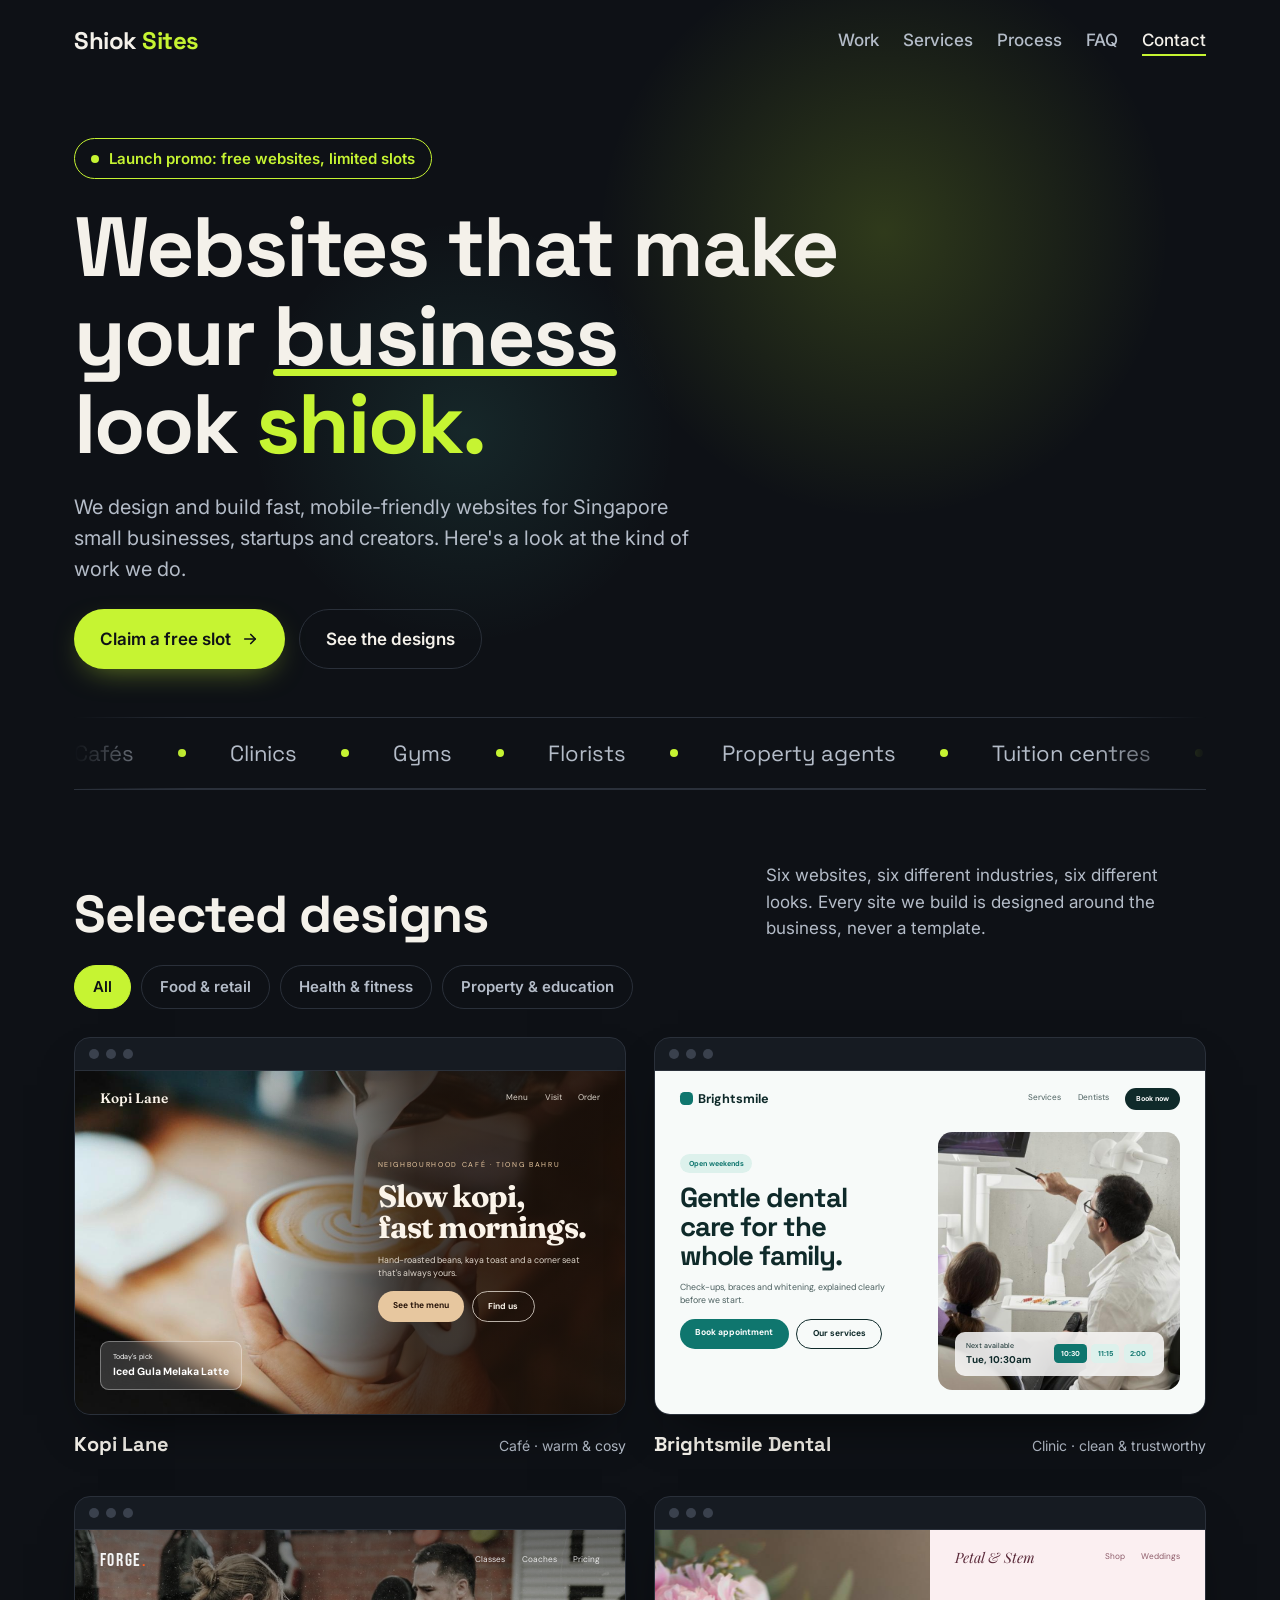
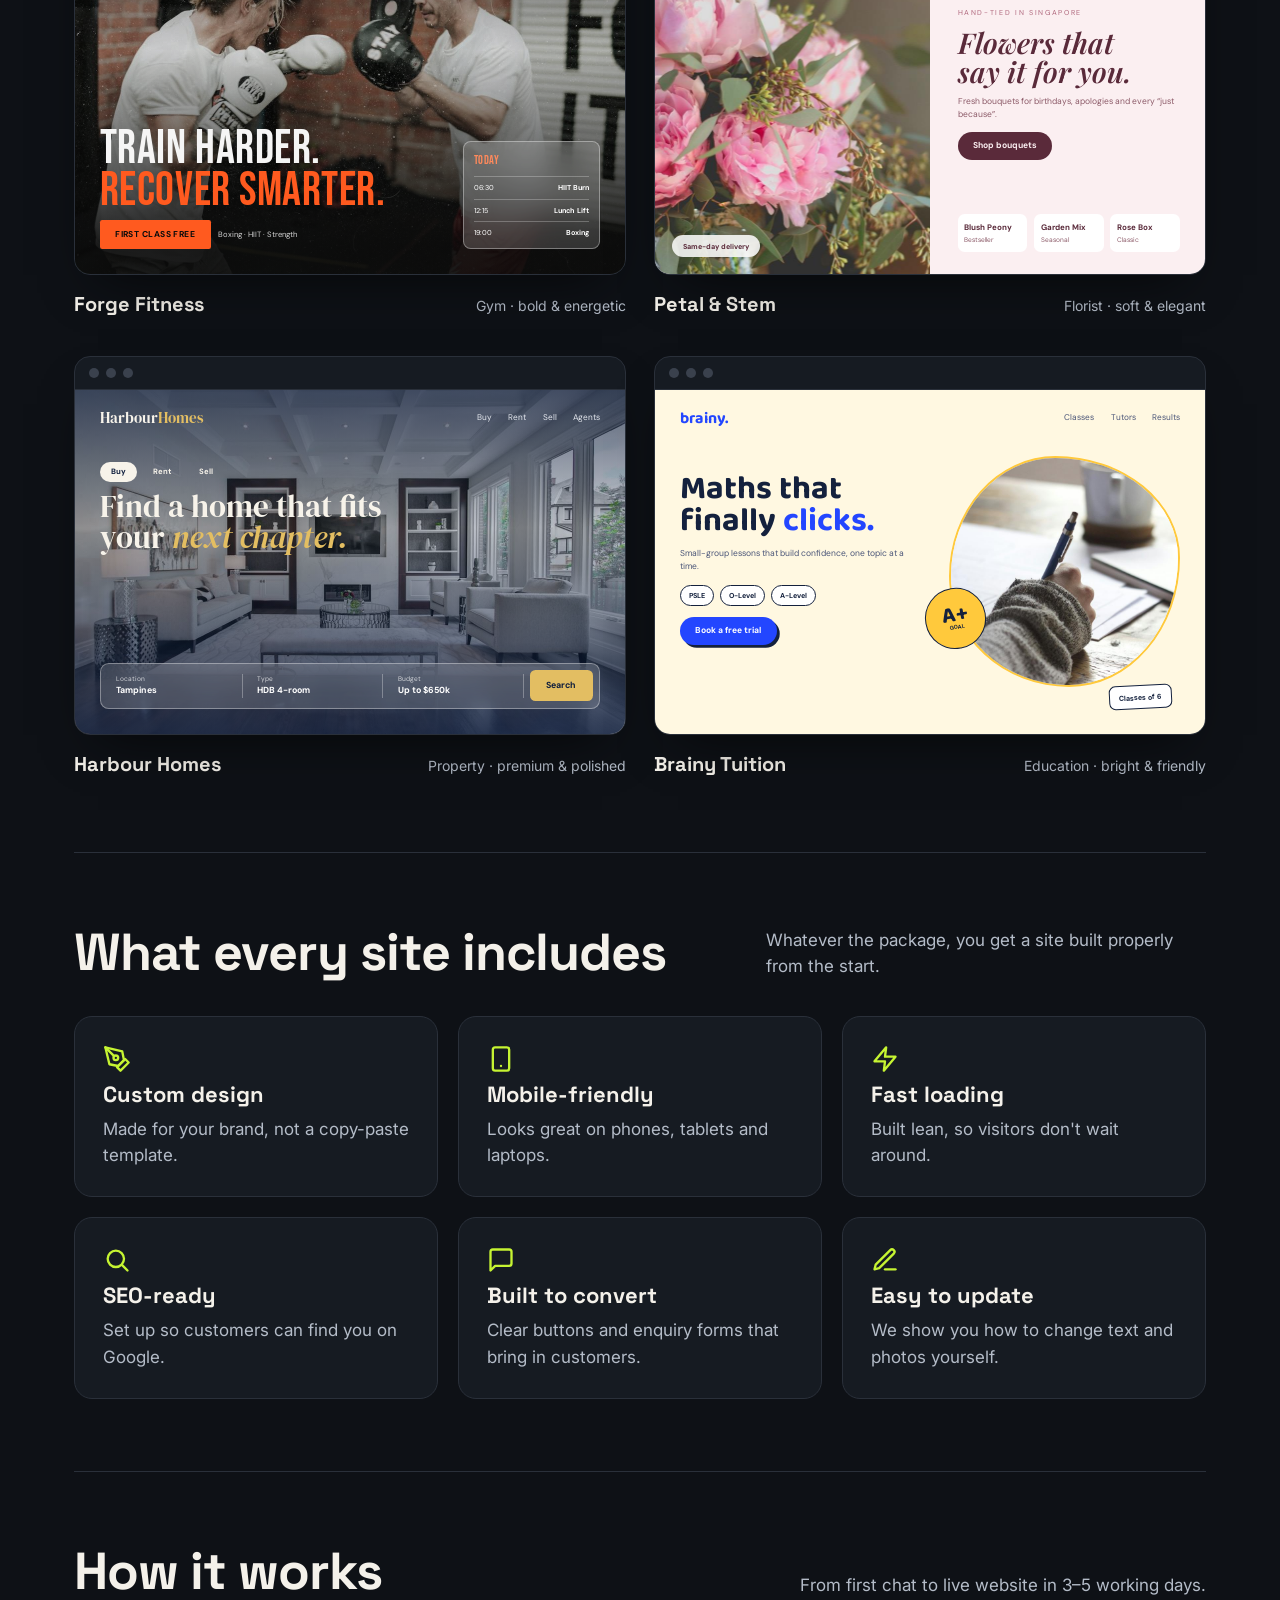
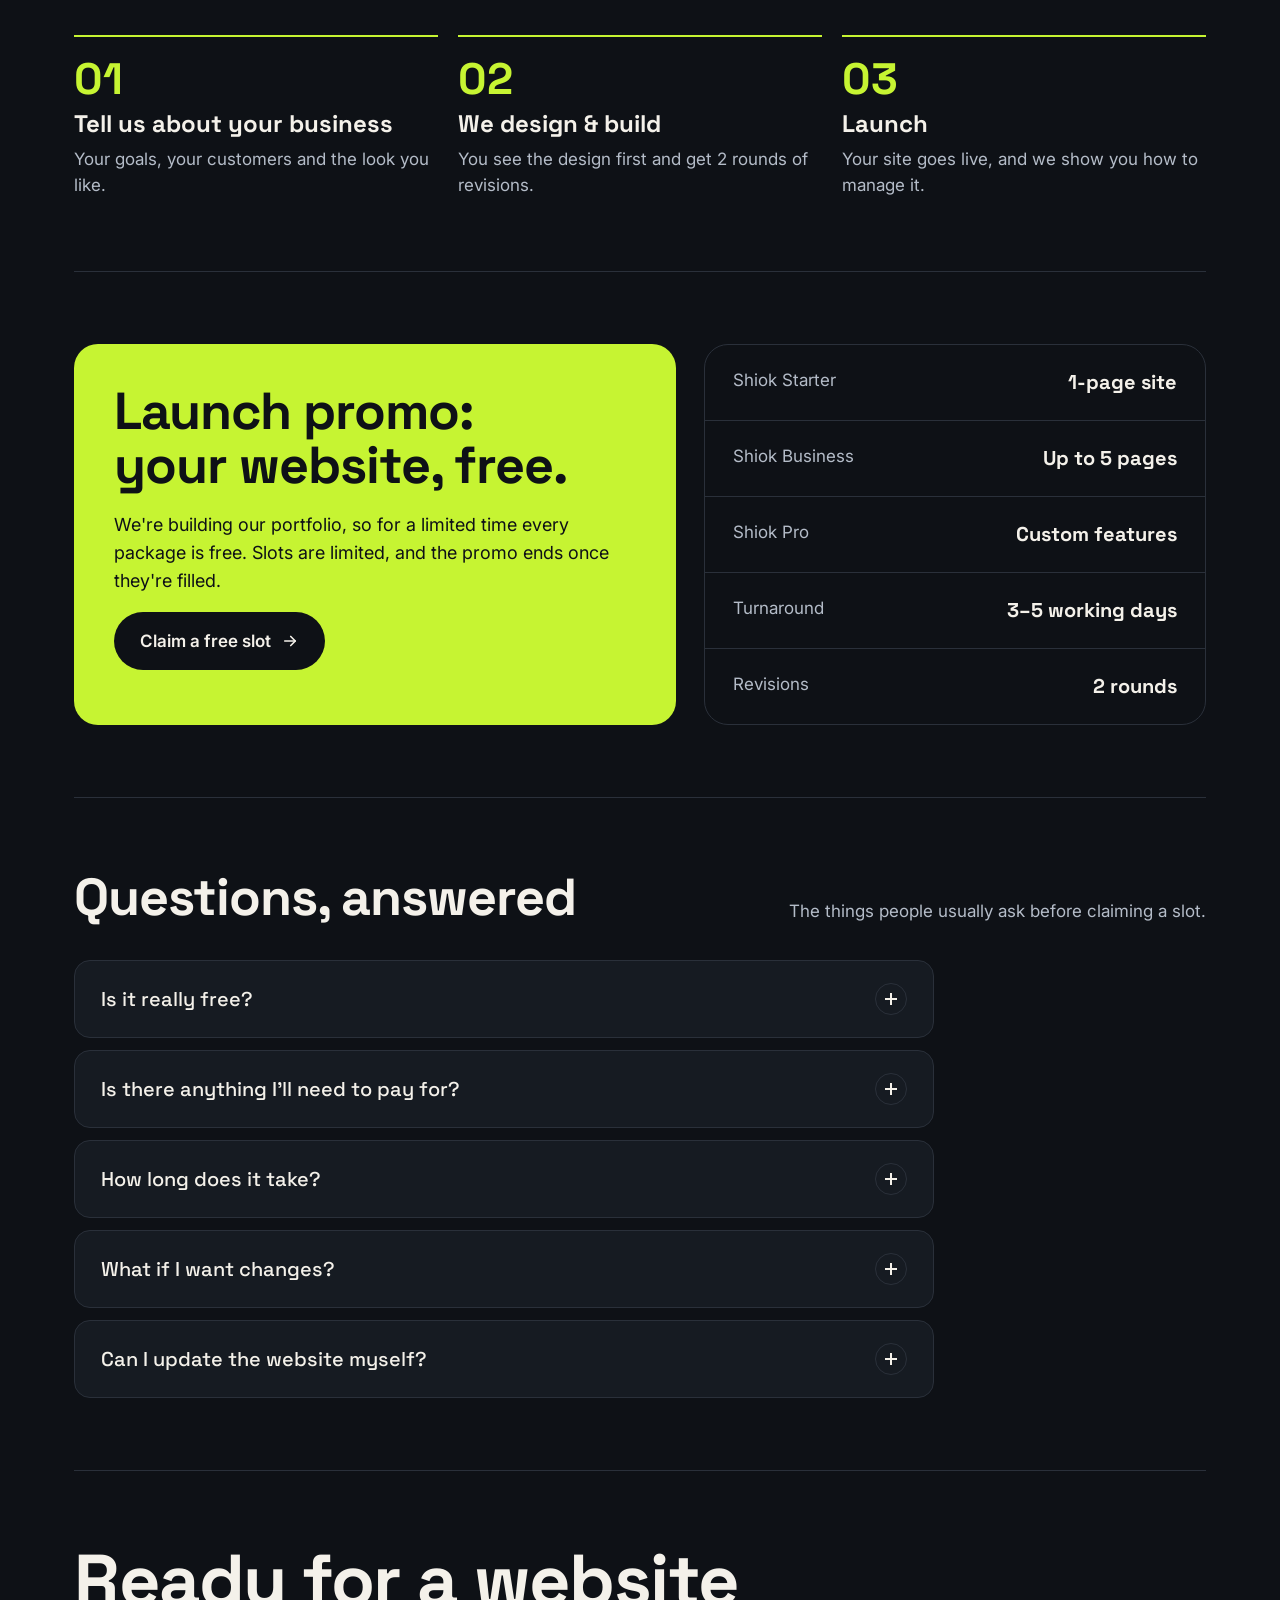
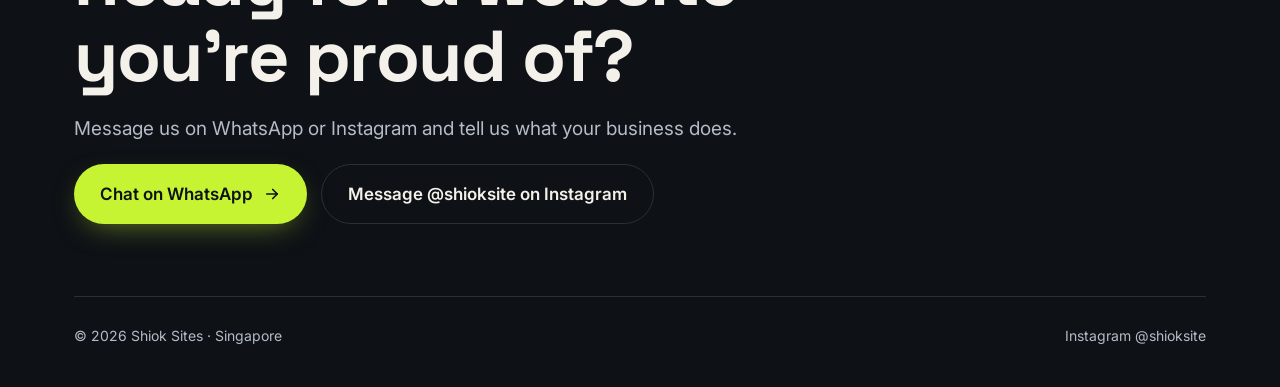
==== commit 87037e08: "Update index.html" ====
--- a/index.html
+++ b/index.html
@@ -218,7 +218,7 @@
 footer{padding:28px 0 40px;border-top:1px solid var(--line);color:var(--muted);font-size:14px;display:flex;justify-content:space-between;gap:12px;flex-wrap:wrap}
 
 /* ===== motion & interactivity ===== */
-body{position:relative;overflow-x:hidden}
+body{position:relative;overflow-x:clip}
 .progress{position:fixed;top:0;left:0;height:3px;width:100%;background:var(--lime);transform-origin:0 50%;transform:scaleX(0);z-index:100}
 .nav{position:sticky;top:0;z-index:60;margin:0 -24px;padding:22px 24px;transition:padding .35s ease,background .35s ease,border-color .35s ease;border-bottom:1px solid transparent}
 .nav.scrolled{padding:14px 24px;background:rgba(14,17,22,.72);backdrop-filter:blur(16px) saturate(1.4);-webkit-backdrop-filter:blur(16px) saturate(1.4);border-bottom-color:var(--line)}
@@ -327,13 +327,53 @@
   .reveal.pre{transform:none;opacity:1}
   .cursor-dot{display:none}
 }
+
+/* ===== mobile ===== */
+.menu-btn{display:none}
+@media (max-width:720px){
+.nav{flex-wrap:nowrap}
+.menu-btn{display:inline-flex;align-items:center;justify-content:center;width:44px;height:44px;border-radius:50%;border:1.5px solid var(--line);background:var(--panel);color:var(--text);cursor:pointer}
+.menu-btn span{position:relative;width:18px;height:2px;background:currentColor;transition:background .2s}
+.menu-btn span::before,.menu-btn span::after{content:"";position:absolute;left:0;width:18px;height:2px;background:currentColor;transition:transform .3s}
+.menu-btn span::before{top:-6px}
+.menu-btn span::after{top:6px}
+.nav.open .menu-btn span{background:transparent}
+.nav.open .menu-btn span::before{transform:translateY(6px) rotate(45deg)}
+.nav.open .menu-btn span::after{transform:translateY(-6px) rotate(-45deg)}
+.nav.open{background:rgba(14,17,22,.97);border-bottom-color:var(--line)}
+.nav nav{position:absolute;left:0;right:0;top:100%;background:rgba(14,17,22,.97);backdrop-filter:blur(16px);-webkit-backdrop-filter:blur(16px);border-bottom:1px solid var(--line);padding:4px 24px 20px;transform:translateY(-8px);opacity:0;visibility:hidden;transition:transform .3s,opacity .3s,visibility .3s}
+.nav.open nav{transform:none;opacity:1;visibility:visible}
+.nav ul{flex-direction:column;gap:0}
+.nav ul a{display:block;padding:14px 0;font-size:20px;font-family:var(--display);color:var(--text);border-bottom:1px solid var(--line)}
+.nav ul li:last-child a{border-bottom:0}
+.nav ul a::after{display:none}
+.hero{padding:28px 0 32px;gap:20px}
+.hero h1{font-size:44px;letter-spacing:-1.5px}
+.hero p{font-size:17px}
+.ctas .btn{flex:1 1 auto;justify-content:center}
+section{padding:56px 0}
+.head{margin-bottom:28px}
+.filters{flex-wrap:nowrap;overflow-x:auto;margin:-8px -24px 24px;padding:0 24px 4px;scrollbar-width:none}
+.filters::-webkit-scrollbar{display:none}
+.filters button{flex:none}
+.deal{padding:28px}
+.facts div{padding:18px 20px}
+.faq summary{font-size:17px;padding:18px 20px}
+.faq .ans{padding:0 20px 18px}
+.marquee span{font-size:18px}
+.glow{width:360px;height:360px;right:-180px;top:-120px}
+.glow.two{display:none}
+.lb-ctrl button{width:44px;height:44px}
+.contact h2{font-size:40px}
+footer{flex-direction:column}
+}
 </style>
 </head>
 <body>
 <div class="wrap">
   <header class="nav">
     <a class="logo" href="#top" id="top">Shiok <span>Sites</span></a>
-    <nav aria-label="Main">
+    <nav aria-label="Main" id="mainnav">
       <ul>
         <li><a href="#work">Work</a></li>
         <li><a href="#services">Services</a></li>
@@ -342,6 +382,7 @@
         <li><a href="#contact">Contact</a></li>
       </ul>
     </nav>
+  <button class="menu-btn" type="button" aria-label="Open menu" aria-expanded="false" aria-controls="mainnav"><span></span></button>
   </header>
 
   <div class="hero">
@@ -495,7 +536,6 @@
         <figcaption><strong>Brainy Tuition</strong><span class="view">View design →</span><small>Education · bright &amp; friendly</small></figcaption>
       </figure>
     </div>
-    <p class="note">These are concept designs created by Shiok Sites to show our range. The businesses are fictional. Photos from Unsplash.</p>
   </section>
 
   <section id="services">
@@ -585,6 +625,13 @@
   var reduce = window.matchMedia('(prefers-reduced-motion: reduce)').matches;
   var fine = window.matchMedia('(hover:hover) and (pointer:fine)').matches;
   var nav = document.querySelector('.nav'), prog = document.getElementById('progress');
+
+  // mobile menu
+  var mbtn = document.querySelector('.menu-btn');
+  function setMenu(open){ nav.classList.toggle('open', open); mbtn.setAttribute('aria-expanded', String(open)); mbtn.setAttribute('aria-label', open ? 'Close menu' : 'Open menu'); }
+  mbtn.addEventListener('click', function(){ setMenu(!nav.classList.contains('open')); });
+  [].forEach.call(document.querySelectorAll('.nav ul a'), function(a){ a.addEventListener('click', function(){ setMenu(false); }); });
+  addEventListener('keydown', function(e){ if(e.key === 'Escape') setMenu(false); });
 
   // sticky nav + scroll progress
   function onScroll(){
